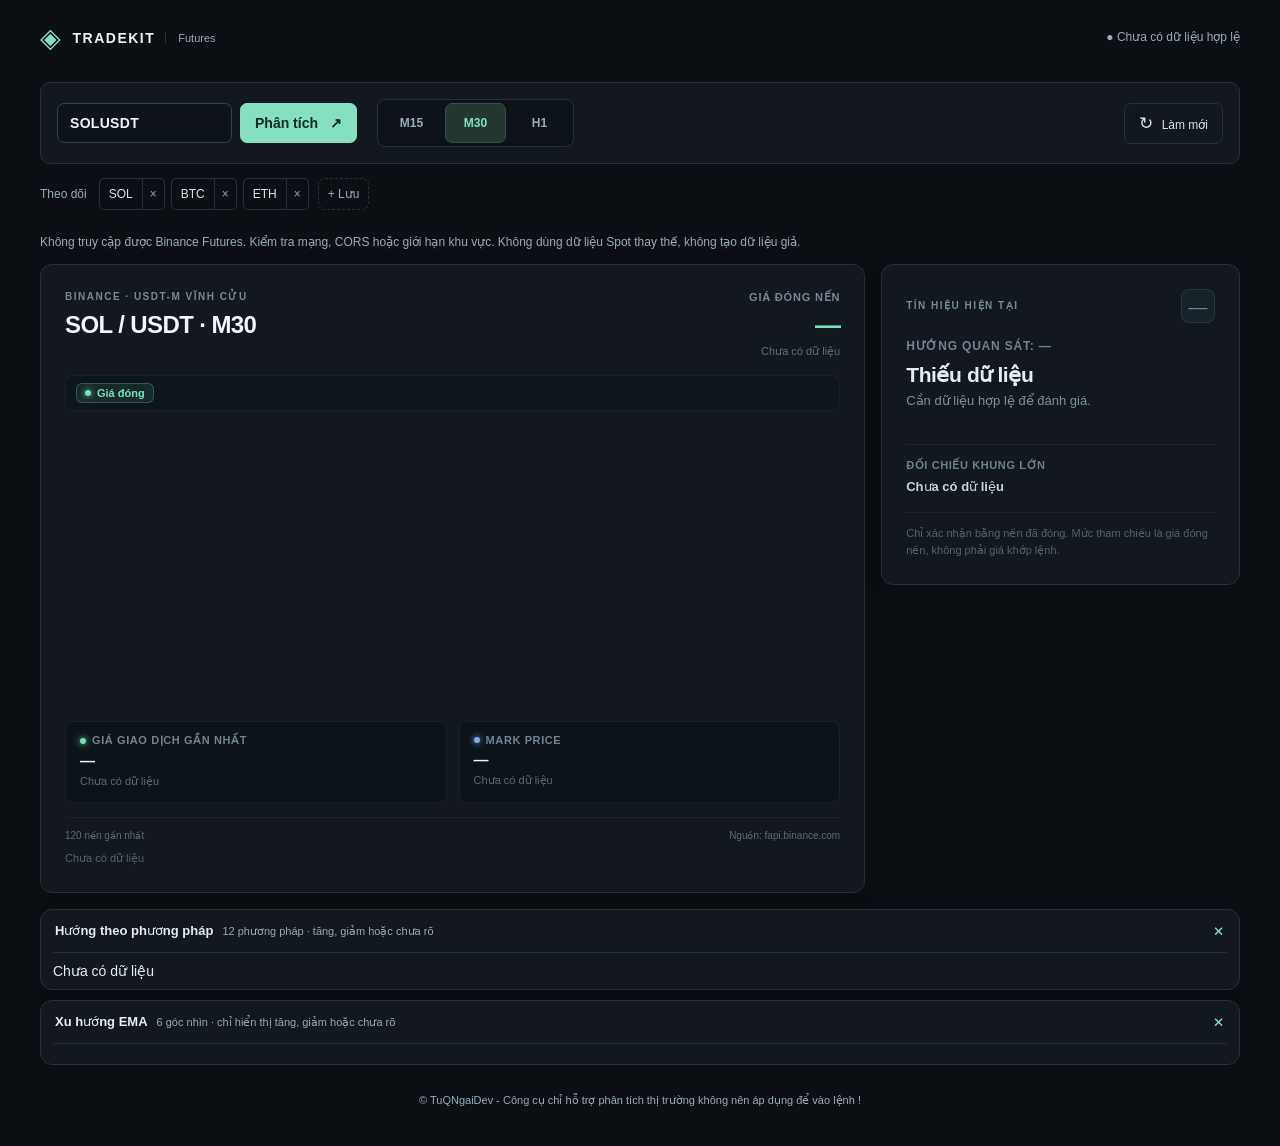
==== index.html @ 460e5c84 "TradeKit" ====
<!doctype html>
<html lang="vi">
<head>
  <meta charset="utf-8">
  <meta name="viewport" content="width=device-width,initial-scale=1">
  <title>TradeKit · Futures EMA20–50–100</title>
  <meta name="description" content="Quan sát Binance USDT-M Futures bằng EMA20–50–100 và nến đã đóng. Điều kiện minh bạch, đối chiếu khung lớn.">
  <link rel="stylesheet" href="src/css/style.css">
</head>
<body>
<header class="appheader">
  <a class="brand" href="#" aria-label="TradeKit, đầu trang"><span class="brandmark" aria-hidden="true">◈</span> TRADEKIT <span class="product">Futures</span></a>
  <span class="connection" id="connection" role="status">● Chờ kết nối</span>
</header>
<main>
  <section class="toolbar" aria-label="Chọn hợp đồng và khung thời gian">
    <form id="search">
      <label class="sr-only" for="symbol">Hợp đồng vĩnh cửu USDT</label>
      <div class="searchrow"><input id="symbol" value="SOLUSDT" maxlength="30" autocomplete="off" autocapitalize="characters" spellcheck="false"><button class="primary" aria-label="Phân tích hợp đồng">Phân tích <span aria-hidden="true">↗</span></button></div>
    </form>
    <div class="tabs" id="frames" role="group" aria-label="Khung quan sát">
      <button data-frame="15m" aria-pressed="false">M15</button>
      <button data-frame="30m" class="active" aria-pressed="true">M30</button>
      <button data-frame="1h" aria-pressed="false">H1</button>
    </div>
    <button id="refresh" class="refresh" aria-label="Làm mới dữ liệu"><span aria-hidden="true">↻</span> Làm mới</button>
  </section>
  <div class="watch"><span class="watch-label">Theo dõi</span><div id="watchlist"></div><button id="save">+ Lưu</button></div>
  <div id="message" role="status" class="message">Đang chuẩn bị dữ liệu…</div>

  <section class="workspace" aria-label="Biểu đồ và tín hiệu">
    <article class="panel chartpanel">
      <div class="panelhead">
        <div><p class="eyebrow">BINANCE · USDT-M VĨNH CỬU</p><h1 id="pair">SOL / USDT · M30</h1></div>
        <div class="price"><span>Giá đóng nến</span><strong id="price">—</strong><small id="closed-time">Chưa có dữ liệu</small></div>
      </div>
      <div class="chartkey" aria-label="Chú thích chỉ báo"><span class="close-key"><i class="key-dot" aria-hidden="true"></i> Giá đóng</span><div id="ema-values" class="ema-values" aria-label="Giá trị EMA"></div></div>
      <svg id="chart" viewBox="0 0 900 330" role="img" aria-label="120 nến giao dịch đã đóng và EMA20, EMA50, EMA100"></svg>
      <div class="quotes">
        <div class="quote-card"><span><i class="live-dot" aria-hidden="true"></i> Giá giao dịch gần nhất</span><strong id="last-price">—</strong><small id="last-time">Chưa tải</small></div>
        <div class="quote-card"><span><i class="mark-dot" aria-hidden="true"></i> Mark Price</span><strong id="mark-price">—</strong><small id="mark-time">Chưa tải</small></div>
      </div>
      <div class="chartfoot"><span id="range">120 nến gần nhất</span><span>Nguồn: fapi.binance.com</span></div>
      <p id="updated" class="fine update-line">Chưa cập nhật</p>
    </article>

    <article class="panel verdict" aria-live="polite">
      <div class="verdict-top"><p class="eyebrow">TÍN HIỆU HIỆN TẠI</p><span class="signalicon" id="signalicon" aria-hidden="true">—</span></div>
      <p id="direction" class="direction">Hướng quan sát: —</p>
      <h2 id="verdict">Chờ dữ liệu</h2>
      <p id="explanation" class="muted">Kết luận xuất hiện khi có dữ liệu hợp lệ.</p>
      <section id="indicator-balance" class="indicator-balance" aria-label="Phân bổ hướng của 12 phương pháp và 6 góc nhìn EMA" hidden>
        <div class="balance-head"><div><strong>Phân bổ xu hướng</strong><small>12 phương pháp + 6 EMA</small></div><span class="balance-total">18 tổng</span></div>
        <div class="balance-values">
          <div class="balance-side long-side"><span><i class="balance-dot long-dot"></i>Long</span><strong id="long-percent">0%</strong><small id="long-count">0 trên 18</small></div>
          <div class="balance-side short-side"><span><i class="balance-dot short-dot"></i>Short</span><strong id="short-percent">0%</strong><small id="short-count">0 trên 18</small></div>
        </div>
        <div class="balance-bar" aria-hidden="true"><span id="long-bar"></span><span id="neutral-bar"></span><span id="short-bar"></span></div>
        <div class="balance-foot"><span id="neutral-count">Chưa rõ · 18/18</span><small>Không phải xác suất thắng</small></div>
      </section>
      <div id="reference" class="reference" hidden></div>
      <div class="comparison-brief"><span class="fieldlabel">Đối chiếu khung lớn</span><p id="comparison">Chưa có dữ liệu</p></div>
      <p class="fine verdict-note">Chỉ xác nhận bằng nến đã đóng. Mức tham chiếu là giá đóng nến, không phải giá khớp lệnh.</p>
    </article>
  </section>

  <section class="disclosures" aria-label="Chi tiết phân tích">
    <details class="panel disclosure methods-panel" id="methods-panel" open>
      <summary><span>Hướng theo phương pháp<small>12 phương pháp · tăng, giảm hoặc chưa rõ</small></span><span class="disclosure-icon" aria-hidden="true">+</span></summary>
      <div id="methods" class="methods-grid">Chưa có dữ liệu</div>
    </details>
    <details class="panel disclosure conditions-panel" id="conditions-panel" open>
      <summary><span>Xu hướng EMA<small>6 góc nhìn · chỉ hiển thị tăng, giảm hoặc chưa rõ</small></span><span class="disclosure-icon" aria-hidden="true">+</span></summary>
      <div id="conditions" class="conditiongrid"></div>
    </details>
  </section>
  <footer><span>© TuQNgaiDev - Công cụ chỉ hỗ trợ phân tích thị trường không nên áp dụng để vào lệnh !</span></footer>
</main>
<script src="src/js/core.js"></script><script src="src/js/methods.js"></script><script src="src/js/api.js"></script><script src="src/js/app.js"></script>
</body>
</html>
---- src/css/style.css ----
:root{
  font-family:Inter,-apple-system,BlinkMacSystemFont,"Segoe UI",Arial,sans-serif;
  font-size:14px;color:#e6edf2;background:#0c1014;color-scheme:dark;
  --surface:#12181e;--border:#263039;--muted:#9aaab8;--accent:#86dfc0;
}
*{box-sizing:border-box}body{margin:0}button,input{font:inherit}button,a,summary{-webkit-tap-highlight-color:transparent}
button{min-height:40px;padding:9px 14px;border:1px solid var(--border);border-radius:7px;background:#192229;color:#d9e3ea;cursor:pointer;white-space:nowrap}
button:hover{border-color:#678a80;background:#202d34}button:focus-visible,input:focus-visible,summary:focus-visible,a:focus-visible{outline:2px solid var(--accent);outline-offset:4px}
.appheader{max-width:1260px;margin:auto;min-height:76px;padding:0 30px;display:flex;align-items:center;justify-content:space-between;gap:20px}
.brand{display:flex;align-items:center;gap:10px;text-decoration:none;font-size:14px;font-weight:750;letter-spacing:1.5px;color:#edf4f5;white-space:nowrap}
.brandmark{color:var(--accent);font-size:27px;font-weight:400;line-height:1}.product{font-size:11px;font-weight:400;letter-spacing:0;color:var(--muted);padding-left:12px;border-left:1px solid var(--border)}
.connection{font-size:11px;color:var(--muted);text-align:right;line-height:1.6}
main{max-width:1260px;margin:auto;padding:6px 30px 0}.toolbar{display:flex;align-items:center;gap:20px;padding:16px;background:var(--surface);border:1px solid var(--border);border-radius:10px}
form,.searchrow{min-width:0}.searchrow{display:flex;gap:8px}.searchrow input{width:175px;min-width:0;background:#0e1419;border:1px solid #34424d;border-radius:7px;padding:10px 12px;color:#eff5f6;font-weight:600;text-transform:uppercase;letter-spacing:.3px}
.primary{background:var(--accent);border-color:var(--accent);color:#102a23;font-weight:650}.primary:hover{background:#a5ecd5;border-color:#a5ecd5}.primary span{margin-left:8px}
.tabs{display:flex;padding:3px;gap:3px;border:1px solid var(--border);border-radius:8px;background:#0d1318}.tabs button{min-width:61px;background:transparent;border-color:transparent;color:var(--muted);font-size:12px;font-weight:600}.tabs .active{color:var(--accent);background:#243730;border-color:#355046}.refresh{margin-left:auto;font-size:12px;background:transparent}.refresh>span{font-size:17px;margin-right:5px}
.watch{display:flex;align-items:center;gap:9px;margin:14px 0 10px;min-height:32px}.watch-label{color:var(--muted);font-size:11px;margin-right:3px}.watch>div{display:flex;flex-wrap:wrap;gap:6px}.watchitem{display:inline-flex}.watch button{font-size:11px;min-height:32px;padding:5px 9px;background:transparent}.watchitem button{border-radius:5px 0 0 5px}.watchitem .remove{padding:5px 7px;border-left:0;border-radius:0 5px 5px 0;color:#8fa4b0}#save{border-style:dashed;color:var(--muted);flex-shrink:0}
.message{font-size:11px;line-height:1.7;color:var(--muted);padding:12px 0;overflow-wrap:anywhere}.message:empty{display:none}
.workspace{display:grid;grid-template-columns:minmax(0,2.3fr) minmax(320px,1fr);gap:16px;align-items:start}.panel{min-width:0;background:var(--surface);border:1px solid var(--border);border-radius:12px;box-shadow:0 4px 20px rgba(0,0,0,.18)}.chartpanel{padding:24px;overflow:hidden}
.panelhead{display:flex;justify-content:space-between;gap:16px;align-items:flex-start}.eyebrow{font-size:10px;font-weight:600;color:#768896;letter-spacing:1.5px;line-height:1.6;margin:0 0 6px}h1,h2,p{overflow-wrap:anywhere}h1{font-size:24px;line-height:1.2;margin:0;font-weight:700;letter-spacing:-.6px;color:#f1f6fa}h2{margin:0;font-size:21px;line-height:1.35;font-weight:700;letter-spacing:-.4px}
.price{text-align:right}.price>span,.price small{display:block;color:#768896;font-size:10px;line-height:1.6}.price>span{text-transform:uppercase;letter-spacing:.8px;font-weight:600}.price strong{display:block;margin:3px 0 2px;font-size:26px;font-weight:750;line-height:1.2;font-variant-numeric:tabular-nums;letter-spacing:-.8px;color:#77e2b8;text-shadow:0 0 24px rgba(119,226,184,.18)}.price small{color:#5c6e7c;font-variant-numeric:tabular-nums}
.chartkey{display:flex;align-items:center;flex-wrap:wrap;gap:8px;margin-top:14px;margin-bottom:4px;padding:7px 10px;background:rgba(14,21,26,.7);border:1px solid rgba(255,255,255,.05);border-radius:8px;font-size:11px}.close-key{display:inline-flex;align-items:center;gap:6px;padding:3px 8px;border-radius:6px;background:rgba(119,226,184,.1);border:1px solid rgba(119,226,184,.25);color:#77e2b8;font-weight:600;font-size:11px}.key-dot{width:6px;height:6px;border-radius:50%;background:#77e2b8;box-shadow:0 0 6px #77e2b8}.ema-values{display:flex;align-items:center;flex-wrap:wrap;gap:8px;font-size:11px;font-variant-numeric:tabular-nums}.ema-values span{display:inline-flex;align-items:center;gap:6px;padding:3px 8px;border-radius:6px;font-size:11px;font-weight:550}.gold{color:#e0bb70;background:rgba(224,187,112,.1);border:1px solid rgba(224,187,112,.25)}.blue{color:#7da9ec;background:rgba(125,169,236,.1);border:1px solid rgba(125,169,236,.25)}.purple{color:#b79beb;background:rgba(183,155,235,.1);border:1px solid rgba(183,155,235,.25)}
svg{display:block;width:100%;height:auto;margin:10px 0 16px;border-radius:8px}.quotes{display:grid;grid-template-columns:1fr 1fr;border:0;padding:0;gap:12px;margin-top:10px}.quote-card{background:#0d1419;border:1px solid rgba(255,255,255,.05);border-radius:8px;padding:12px 14px;display:flex;flex-direction:column;gap:3px}.quote-card span{display:flex;align-items:center;gap:6px;font-size:10px;color:#728492;text-transform:uppercase;letter-spacing:.6px;font-weight:600}.live-dot{width:6px;height:6px;border-radius:50%;background:#77e2b8;box-shadow:0 0 6px #77e2b8}.mark-dot{width:6px;height:6px;border-radius:50%;background:#7da9ec;box-shadow:0 0 6px #7da9ec}.quote-card strong{display:block;font-size:15px;font-weight:650;color:#eef4f8;margin:2px 0 1px;letter-spacing:-.3px;font-variant-numeric:tabular-nums}.quote-card small{display:block;font-size:10px;color:#586976;line-height:1.5;font-variant-numeric:tabular-nums}
.chartfoot{display:flex;justify-content:space-between;align-items:center;flex-wrap:wrap;gap:8px;font-size:10px;color:#5c6d7b;margin-top:14px;padding-top:10px;border-top:1px solid rgba(255,255,255,.04);line-height:1.6}.fine{font-size:10px;line-height:1.8;color:var(--muted)}.update-line{font-size:10px;color:#52626f;margin:5px 0 0}
.verdict{display:flex;flex-direction:column;padding:24px;border-radius:12px;background:var(--surface);border:1px solid var(--border);box-shadow:0 4px 20px rgba(0,0,0,.18)}.verdict-top{display:flex;align-items:center;justify-content:space-between;gap:14px;margin-bottom:16px}.verdict-top .eyebrow{margin:0}.signalicon{display:grid;place-items:center;width:34px;height:34px;border-radius:8px;background:#182229;border:1px solid rgba(255,255,255,.08);color:#728492;font-size:19px;line-height:1;transition:all .2s ease}.signalicon.bull{background:rgba(119,226,184,.15);border-color:rgba(119,226,184,.4);color:#77e2b8;box-shadow:0 0 14px rgba(119,226,184,.25)}.signalicon.bear{background:rgba(240,156,156,.15);border-color:rgba(240,156,156,.4);color:#f09c9c;box-shadow:0 0 14px rgba(240,156,156,.25)}.direction{font-size:11px;font-weight:600;text-transform:uppercase;letter-spacing:.8px;color:#728492;margin:0 0 8px}.direction.bull{color:#77e2b8}.direction.bear{color:#f09c9c}.muted{font-size:12px;line-height:1.7;color:#7f919e;margin:0 0 18px}.bull{color:#77e2b8}.bear{color:#f09c9c}
.reference{padding:12px 14px;margin:0 0 16px;border:1px solid rgba(119,226,184,.3);border-radius:8px;background:rgba(119,226,184,.08);line-height:1.7}.reference[hidden]{display:none}.reference strong{font-size:13px;font-weight:600;color:#77e2b8}.reference p{font-size:11px;margin:5px 0}.reference small{color:#97b8aa;font-size:10px}.comparison-brief{border-top:1px solid rgba(255,255,255,.05);padding-top:14px;margin-top:14px}.fieldlabel{display:block;color:#6e808e;font-size:10px;font-weight:600;text-transform:uppercase;letter-spacing:.6px}.comparison-brief p{font-size:12px;font-weight:550;color:#c4d4e0;line-height:1.6;margin:5px 0 0}.verdict-note{border-top:1px solid rgba(255,255,255,.05);padding-top:12px;margin:14px 0 0;font-size:10px;color:#52626f;line-height:1.6}
.disclosures{margin-top:16px;display:grid;grid-template-columns:1fr 1fr;gap:10px;align-items:start}.disclosure{padding:0 18px}.disclosure>summary{display:flex;align-items:center;justify-content:space-between;gap:12px;padding:16px 0;list-style:none;cursor:pointer;font-size:12px;font-weight:550;line-height:1.7}.disclosure>summary::-webkit-details-marker{display:none}.disclosure summary small{display:block;color:var(--muted);font-size:10px;font-weight:400;margin-top:2px}.disclosure-icon{color:var(--muted);font-size:20px;font-weight:400;line-height:1;flex-shrink:0}.disclosure[open] .disclosure-icon{transform:rotate(45deg);color:var(--accent)}.disclosure[open]>summary{border-bottom:1px solid var(--border);margin-bottom:16px}.rules{grid-column:1/-1}
.conditiongrid{display:grid;gap:15px;margin:0 0 18px}.condition{border-bottom:1px solid var(--border);padding-bottom:14px}.condition:last-child{border:0;padding:0}.condition h3{font-size:12px;margin:5px 0;font-weight:550}.condition p{font-size:11px;color:var(--muted);line-height:1.8;margin:0}.status{font-size:10px;color:var(--muted)}.status.bull{color:var(--accent)}
.multi{display:grid;grid-template-columns:1fr 1fr;gap:9px;margin-bottom:13px}.multicard{padding:12px;background:#192229;border-radius:6px;min-width:0;font-size:11px}.multicard strong{font-weight:550;font-size:11px}.multicard span{display:block;margin-top:7px}.multicard small{display:block;color:var(--muted);font-size:10px;line-height:1.7;margin-top:5px}.supplement{color:var(--muted);font-size:12px;line-height:1.8}.supplement p{margin:0 0 12px}.historyrow{padding:10px 0;border-bottom:1px solid var(--border);display:flex;flex-direction:column;gap:4px;font-size:11px;line-height:1.8}.historyrow:last-child{border:0}.historyrow>span+span{font-size:10px;color:var(--muted)}#history{max-height:320px;overflow:auto;font-size:11px;color:var(--muted);line-height:1.8;overscroll-behavior:contain}.rules-content{color:var(--muted);font-size:12px;line-height:1.9}.rules-content p{margin:0 0 16px}
footer{display:flex;justify-content:center;text-align:center;gap:12px;padding:26px 0 36px;font-size:11px;color:var(--muted);line-height:1.7}.sr-only{position:absolute;width:1px;height:1px;padding:0;margin:-1px;overflow:hidden;clip:rect(0,0,0,0);white-space:nowrap;border:0}
@media(max-width:950px){.appheader{padding-inline:22px}main{padding-inline:22px}.toolbar{gap:12px}.workspace{grid-template-columns:minmax(0,1.6fr) minmax(260px,1fr)}.chartpanel,.verdict{padding:18px}.panelhead{flex-direction:column;gap:16px}.price{text-align:left}.price strong{font-size:26px}.verdict-top{margin-bottom:18px}}
@media(max-width:650px){.appheader{min-height:62px;padding:0 16px;gap:12px}.brand{font-size:12px;letter-spacing:1px;gap:7px}.brandmark{font-size:24px}.product{display:none}.connection{font-size:10px;max-width:48%}main{padding:0 12px}.toolbar{flex-wrap:wrap;gap:12px;padding:12px}.toolbar form{width:100%}.searchrow input{flex:1;width:0}.primary{padding-inline:16px}.tabs{flex:1}.tabs button{flex:1;min-width:45px;min-height:38px}.refresh{min-height:44px;padding:9px 12px}.watch{flex-wrap:wrap;gap:7px;margin-top:11px}.watch-label{font-size:10px}.watch>div{gap:5px}.watch button{min-height:34px}.message{font-size:10px;padding:10px 2px;min-height:36px}.workspace{display:flex;flex-direction:column;gap:12px}.verdict{order:-1;padding:16px}.verdict-top{margin-bottom:6px}.direction{margin:0 0 6px;font-size:11px}.verdict h2{font-size:21px;line-height:1.35}.signalicon{width:26px;height:26px;font-size:20px}.muted{font-size:12px;margin:8px 0 12px;line-height:1.7}.comparison-brief{padding-top:10px;margin-top:0}.comparison-brief p{font-size:11px;margin:3px 0 0}.verdict-note{margin-top:10px;padding-top:10px;font-size:9px}.reference{margin-bottom:12px}.chartpanel{padding:16px}.panelhead{flex-direction:row;gap:12px;align-items:start}h1{font-size:18px}.panelhead .eyebrow{font-size:8px;letter-spacing:.8px}.price{text-align:right;max-width:52%}.price>span{font-size:9px}.price strong{font-size:20px;letter-spacing:-.6px}.price small{font-size:9px;line-height:1.6}.chartkey{margin-top:18px;gap:10px;font-size:10px}.ema-values{gap:9px;font-size:10px}.ema-values span{white-space:nowrap}svg{margin:10px 0 12px}.quotes{gap:10px}.quotes>div+div{padding-left:11px}.quotes strong{font-size:13px}.quotes small,.quotes span{font-size:9px}.chartfoot,.update-line{font-size:9px}.disclosures{grid-template-columns:1fr;gap:9px;margin-top:12px}.disclosure{padding-inline:16px}.disclosure>summary{padding:14px 0;min-height:66px}.rules{grid-column:auto}footer{flex-direction:column;gap:2px;padding:20px 4px;font-size:10px;text-align:center;align-items:center}}
@media(max-width:360px){.panelhead{flex-direction:column;gap:12px}.price{text-align:left;max-width:100%}.price strong{font-size:23px}.toolbar{gap:9px}.refresh{font-size:11px;padding-inline:9px}}
@media(prefers-reduced-motion:reduce){*{scroll-behavior:auto}}
/* Supplemental methods remain in one collapsed section. */
.methods-panel{grid-column:1/-1;padding-inline:12px}.methods-panel>summary{min-height:0;padding:10px 2px}.methods-panel[open]>summary{margin-bottom:0}.methods-panel>summary small{display:inline;margin:0 0 0 9px}.methods-intro{display:flex;justify-content:flex-end;min-height:22px;align-items:center}.methods-intro p{margin:0;font-size:8px;line-height:1.4}.methods-grid{display:grid;grid-template-columns:repeat(6,minmax(0,1fr));gap:5px;margin:0 0 10px}.method-card{border:1px solid var(--border);border-radius:6px;min-width:0;background:#10161b}.method-card[open]{grid-column:1/-1;border-color:#3a5049}.method-card>summary{list-style:none;cursor:pointer}.method-card>summary::-webkit-details-marker{display:none}.method-summary{position:relative;display:grid;grid-template-rows:auto auto;gap:4px;padding:7px 20px 6px 8px;min-height:60px}.method-heading{display:block;min-width:0}.method-heading h3{font-size:9px;font-weight:600;margin:0;line-height:1.25;white-space:nowrap;overflow:hidden;text-overflow:ellipsis}.method-state{display:none}.method-preview{display:flex;justify-content:space-between;gap:5px;align-items:end;font-size:8px;color:var(--muted);min-width:0}.method-preview span{white-space:nowrap;overflow:hidden;text-overflow:ellipsis}.method-preview strong{font-size:11px;line-height:1.15;color:#e6edf2;font-variant-numeric:tabular-nums;text-align:right;overflow-wrap:anywhere}.method-chevron{position:absolute;right:6px;top:50%;translate:0 -50%;color:var(--muted);font-size:13px;transition:transform .16s ease}.method-card[open] .method-chevron{transform:rotate(90deg);color:var(--accent)}.method-card[open] .method-state{display:inline-block;margin-top:5px;font-size:8px;line-height:1.35;border:1px solid var(--border);padding:2px 5px;border-radius:4px;color:var(--muted);white-space:nowrap}.method-card[open] .method-state.bull{color:var(--accent)}.method-card[open] .method-state.bear{color:#f09c9c}.method-detail{border-top:1px solid var(--border);padding:0 15px 15px}.method-metrics{display:grid;gap:8px;font-size:11px;margin:14px 0}.method-metrics>div{display:flex;justify-content:space-between;gap:12px;align-items:start}.method-metrics dt{color:var(--muted)}.method-metrics dd{margin:0;text-align:right;font-variant-numeric:tabular-nums;overflow-wrap:anywhere;max-width:65%}.method-reading,.method-rule,.method-relation{font-size:11px;line-height:1.8;margin:9px 0;color:var(--muted)}.method-relation{color:#d8e7e1;border-left:2px solid #426759;padding-left:9px}.method-rule{border-top:1px solid var(--border);padding-top:10px}.method-detail>a{font-size:10px;line-height:2;color:#99c8e9;text-underline-offset:3px}.method-detail>a:focus-visible{outline:2px solid var(--accent);outline-offset:3px}
@media(max-width:950px){.methods-grid{grid-template-columns:repeat(3,minmax(0,1fr))}}
@media(max-width:650px){.methods-panel{grid-column:auto;padding-inline:10px}.methods-panel>summary{padding:9px 1px}.methods-panel>summary small{display:block;margin:1px 0 0}.methods-intro{min-height:20px}.methods-intro p{font-size:7px}.methods-grid{grid-template-columns:repeat(2,minmax(0,1fr));gap:5px;margin-bottom:9px}.method-summary{min-height:58px;padding:7px 18px 6px 7px}.method-heading h3{font-size:9px}.method-preview strong{font-size:11px}.method-card[open]{grid-column:1/-1}.method-card[open] .method-summary{min-height:64px}.method-metrics>div{flex-wrap:wrap;gap:3px 10px}.method-metrics dd{max-width:100%;margin-left:auto}.disclosure#methods-panel>summary small{max-width:260px}}

/* Readability pass: larger type without restoring oversized cards. */
.connection,.watch-label,.watch button,.message,.direction{font-size:12px}
.eyebrow{font-size:10px}.price>span,.price small,.chartkey,.ema-values,.quotes span,.quotes small,.fieldlabel{font-size:11px}
.quotes strong{font-size:15px}.chartfoot,.update-line{font-size:10px}.fine{font-size:11px}
.muted,.comparison-brief p,.supplement,.rules-content{font-size:13px}
.reference p,.condition p,.multicard,.multicard strong,.historyrow,#history{font-size:12px}
.reference small,.status,.multicard small,.historyrow>span+span,footer{font-size:11px}
.disclosure>summary{font-size:13px}.disclosure summary small{font-size:11px}
.methods-intro p{font-size:9px}.method-heading h3{font-size:10px}.method-preview{font-size:9px}.method-preview strong{font-size:12px}
.method-card[open] .method-state{font-size:9px}.method-metrics,.method-reading,.method-rule,.method-relation{font-size:12px}.method-detail>a{font-size:11px}
.method-heading{display:flex;align-items:flex-start;justify-content:space-between;gap:5px}
.method-heading h3{flex:1;min-width:0}
.method-state,.method-card[open] .method-state{display:inline-flex;align-items:center;flex:0 0 auto;margin:0;border:1px solid var(--border);border-radius:4px;padding:2px 4px;color:var(--muted);font-size:7px;line-height:1.2;white-space:nowrap}
.method-state.bull,.method-card[open] .method-state.bull{color:var(--accent);border-color:#29463d}
.method-state.bear,.method-card[open] .method-state.bear{color:#f09c9c;border-color:#4d3438}
.method-state.miss{color:var(--muted);border-color:var(--border)}
.indicator-balance{margin:0 0 18px;padding:14px;border:1px solid #314049;border-radius:10px;background:linear-gradient(145deg,#111b20,#0d1418);box-shadow:inset 0 1px 0 rgba(255,255,255,.025)}
.indicator-balance[hidden]{display:none}.balance-head{display:flex;justify-content:space-between;align-items:flex-start;gap:10px;margin-bottom:12px}.balance-head>div{display:grid;gap:2px}.balance-head strong{font-size:12px;color:#e7eff1}.balance-head small{color:var(--muted);font-size:9px;font-weight:400}.balance-total{border:1px solid var(--border);border-radius:99px;padding:3px 7px;color:#b6c5cd;font-size:9px;white-space:nowrap}
.balance-values{display:grid;grid-template-columns:1fr 1fr;gap:8px;margin-bottom:11px}.balance-side{position:relative;display:grid;gap:3px;padding:10px;border:1px solid var(--border);border-radius:7px;background:#11181d}.balance-side>span{display:flex;align-items:center;gap:6px;color:var(--muted);font-size:9px;text-transform:uppercase;letter-spacing:.7px}.balance-side>strong{font-size:21px;line-height:1;font-weight:650;font-variant-numeric:tabular-nums}.balance-side>small{font-size:9px;color:var(--muted);font-variant-numeric:tabular-nums}.long-side strong{color:var(--accent)}.short-side strong{color:#ee9a9a}.long-leading .long-side{border-color:#315a4d;background:#12201c}.short-leading .short-side{border-color:#5b393d;background:#201516}.balance-dot{display:inline-block;width:7px;height:7px;border-radius:50%}.long-dot{background:var(--accent)}.short-dot{background:#e88d8d}
.balance-bar{height:9px;display:flex;overflow:hidden;border:1px solid #2e3a42;border-radius:99px;background:#263039}.balance-bar span{display:block;height:100%;transition:width .2s ease}.balance-bar #long-bar{background:var(--accent)}.balance-bar #neutral-bar{background:#53636e}.balance-bar #short-bar{background:#e88d8d}.balance-foot{display:flex;justify-content:space-between;gap:8px;margin-top:8px;color:var(--muted);font-size:9px}.balance-foot small{font-size:8px;color:#758590}
.conditions-panel{grid-column:1/-1}
.conditiongrid{grid-template-columns:repeat(3,minmax(0,1fr));gap:7px;margin-bottom:12px}
.condition{padding:11px;border:1px solid var(--border);border-radius:7px;background:#10161b}
.condition:last-child{border:1px solid var(--border);padding:11px}
.condition-head{display:flex;align-items:flex-start;justify-content:space-between;gap:8px;margin-bottom:7px}
.condition h3{min-width:0;margin:0;font-size:12px;line-height:1.4}
.condition p{font-size:11px;line-height:1.55}
.condition .status{flex:0 0 auto;border:1px solid var(--border);border-radius:4px;padding:2px 5px;font-size:9px;line-height:1.25;white-space:nowrap}
.condition .status.bull{color:var(--accent);border-color:#29463d}
.condition .status.miss{color:var(--muted);border-color:var(--border)}
@media(min-width:951px){
  .disclosures{grid-template-columns:repeat(3,minmax(0,1fr))}
  .methods-panel,.conditions-panel,.rules{grid-column:1/-1}
}
.methods-grid{grid-template-columns:repeat(3,minmax(0,1fr))}
.method-summary{min-height:66px}
.method-heading{display:grid;grid-template-columns:minmax(0,1fr) auto;align-items:start}
.method-heading h3{white-space:normal;overflow:visible;text-overflow:clip}
@media(max-width:650px){
  .connection,.watch-label,.message{font-size:11px}.watch button{font-size:12px}
  .panelhead .eyebrow{font-size:9px}.price>span,.price small,.quotes span,.quotes small,.chartfoot,.update-line{font-size:10px}
  .chartkey,.ema-values{font-size:11px}.quotes strong{font-size:14px}.verdict-note{font-size:10px}
  .comparison-brief p{font-size:12px}.disclosure>summary{font-size:13px}.disclosure summary small{font-size:11px}
  .methods-intro p{font-size:8px}.method-heading h3{font-size:10px}.method-preview{font-size:9px}.method-preview strong{font-size:12px}
  .method-state,.method-card[open] .method-state{font-size:7px;padding:2px 3px}
  .conditions-panel{grid-column:auto}.conditiongrid{grid-template-columns:1fr;gap:6px}
  .condition{padding:10px}.condition:last-child{padding:10px}
  .condition h3{font-size:12px}.condition p{font-size:11px}.condition .status{font-size:9px}
  footer{font-size:10px}
}
@media(max-width:950px) and (min-width:651px){
  .methods-grid{grid-template-columns:repeat(2,minmax(0,1fr))}
  .conditiongrid{grid-template-columns:repeat(2,minmax(0,1fr))}
}
@media(max-width:650px){
  .methods-grid{grid-template-columns:repeat(2,minmax(0,1fr))}
  .method-summary{min-height:82px;grid-template-rows:auto auto}
  .method-heading{grid-template-columns:1fr;row-gap:3px}
  .method-state,.method-card[open] .method-state{justify-self:start}
}

/* Unified visual system for supplemental overview and signal conditions. */
:is(.methods-panel,.conditions-panel){padding-inline:12px}
:is(.methods-panel,.conditions-panel)>summary{min-height:0;padding:10px 2px}
:is(.methods-panel,.conditions-panel)[open]>summary{margin-bottom:0}
:is(.methods-panel,.conditions-panel)>summary small{display:inline;margin:0 0 0 9px}
.conditiongrid{gap:5px;margin:22px 0 10px}
:is(.method-card,.condition){border:1px solid var(--border);border-radius:6px;background:#10161b}
.condition,.condition:last-child{padding:8px 20px 8px 8px}
.condition-head{gap:5px;margin-bottom:6px}
.condition h3{font-size:10px;line-height:1.3;font-weight:600}
.condition p{font-size:10px;line-height:1.55}
.condition .status{padding:2px 4px;font-size:7px;line-height:1.2}
@media(max-width:650px){
  :is(.methods-panel,.conditions-panel){padding-inline:10px}
  :is(.methods-panel,.conditions-panel)>summary{padding:9px 1px}
  :is(.methods-panel,.conditions-panel)>summary small{display:block;margin:1px 0 0}
  .conditiongrid{margin-top:20px;gap:5px}
  .condition,.condition:last-child{padding:8px}
  .condition h3{font-size:10px}.condition p{font-size:10px}.condition .status{font-size:7px;padding:2px 3px}
}
.method-card{min-height:48px;padding:9px 10px;display:grid;align-items:center}
.methods-grid,.conditiongrid{margin:10px 0}
.method-card .method-heading{width:100%}
.method-card .method-state{font-size:8px;padding:3px 6px}
.methods-empty{grid-column:1/-1;margin:0;padding:12px;color:var(--muted);font-size:11px;text-align:center}
.condition,.condition:last-child{min-height:48px;padding:9px 10px;display:grid;align-items:center}
.conditiongrid{grid-template-columns:repeat(3,minmax(0,1fr))}
.condition-head{margin:0;display:grid;grid-template-columns:minmax(0,1fr) auto;align-items:start}
.condition .status{font-size:8px;padding:3px 6px}
.condition .status.bear{color:#f09c9c;border-color:#4d3438}
@media(max-width:650px){
  .method-card{min-height:66px;padding:8px}
  .method-card .method-state{font-size:8px;padding:3px 5px}
  .conditiongrid{grid-template-columns:repeat(2,minmax(0,1fr))}
  .condition,.condition:last-child{min-height:66px;padding:8px}
  .condition-head{grid-template-columns:1fr;row-gap:3px}
  .condition .status{justify-self:start;font-size:8px;padding:3px 5px}
  .indicator-balance{margin-bottom:12px;padding:12px}.balance-head{margin-bottom:10px}.balance-side{padding:9px}.balance-side>strong{font-size:20px}.balance-foot{font-size:8px}
}
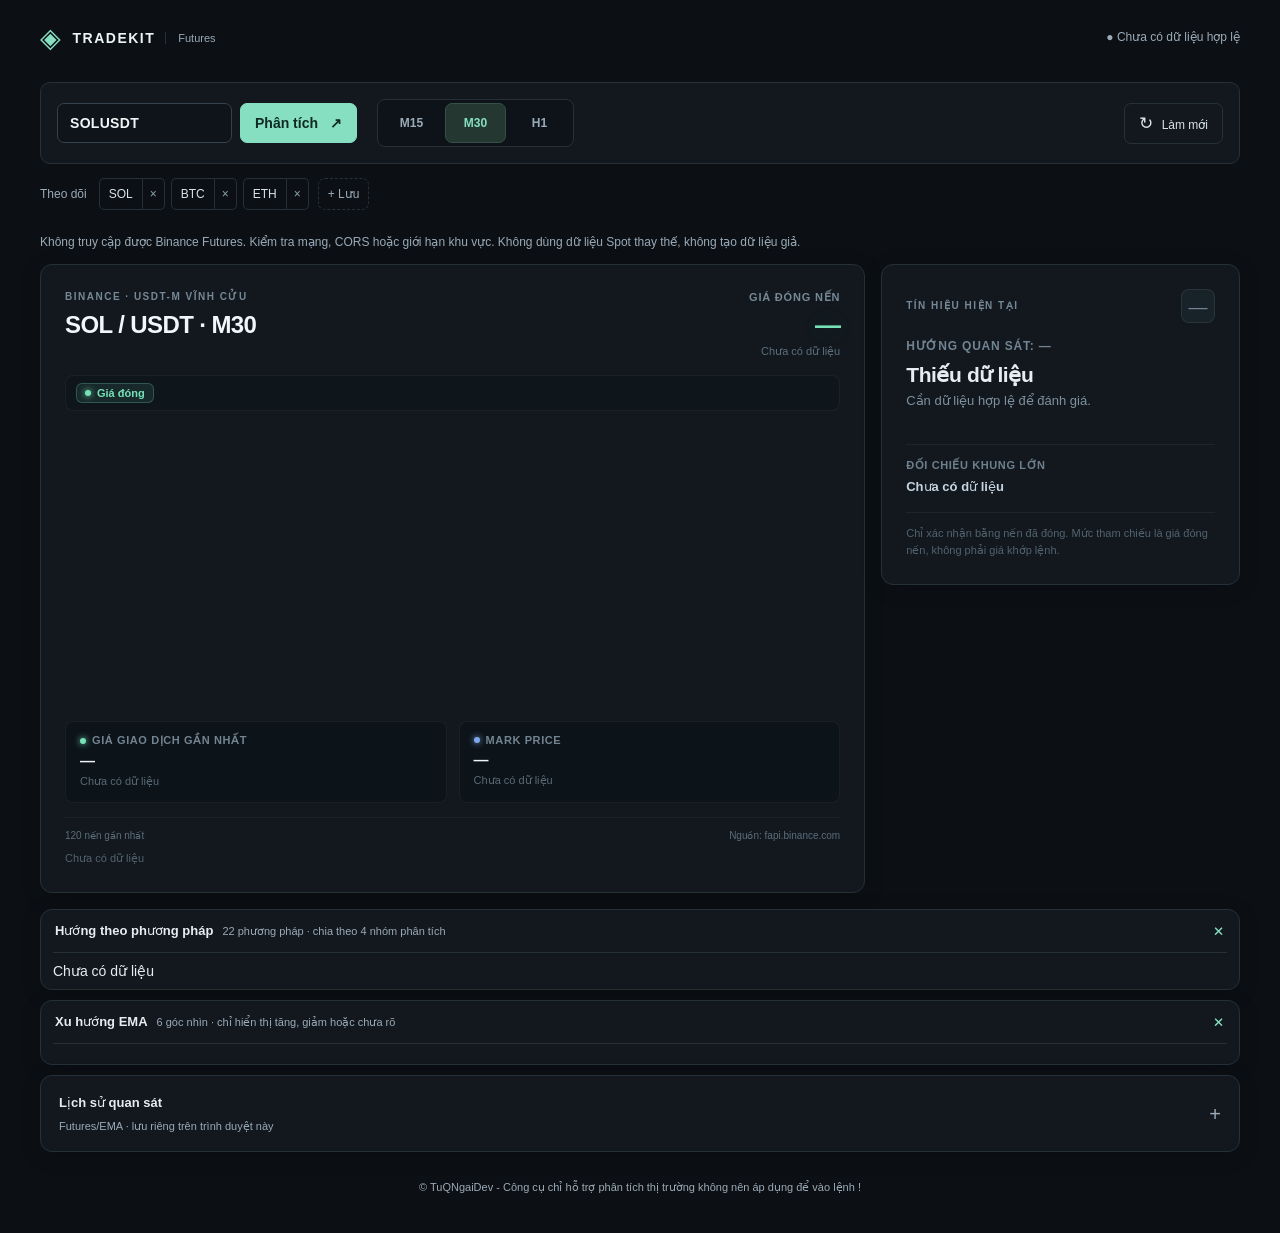
==== commit f62486fa: "Update V1.0" ====
--- a/index.html
+++ b/index.html
@@ -49,14 +49,19 @@
       <p id="direction" class="direction">Hướng quan sát: —</p>
       <h2 id="verdict">Chờ dữ liệu</h2>
       <p id="explanation" class="muted">Kết luận xuất hiện khi có dữ liệu hợp lệ.</p>
-      <section id="indicator-balance" class="indicator-balance" aria-label="Phân bổ hướng của 12 phương pháp và 6 góc nhìn EMA" hidden>
-        <div class="balance-head"><div><strong>Phân bổ xu hướng</strong><small>12 phương pháp + 6 EMA</small></div><span class="balance-total">18 tổng</span></div>
+      <section id="indicator-balance" class="indicator-balance" aria-label="Phân bổ hướng của 22 phương pháp và 6 góc nhìn EMA" hidden>
+        <div class="balance-head"><div><strong>Phân bổ xu hướng</strong><small>22 phương pháp + 6 EMA</small></div><span class="balance-total">28 tổng</span></div>
         <div class="balance-values">
-          <div class="balance-side long-side"><span><i class="balance-dot long-dot"></i>Long</span><strong id="long-percent">0%</strong><small id="long-count">0 trên 18</small></div>
-          <div class="balance-side short-side"><span><i class="balance-dot short-dot"></i>Short</span><strong id="short-percent">0%</strong><small id="short-count">0 trên 18</small></div>
+          <div class="balance-side long-side"><span><i class="balance-dot long-dot"></i>Long</span><strong id="long-percent">0%</strong><small id="long-count">0 trên 28</small></div>
+          <div class="balance-side short-side"><span><i class="balance-dot short-dot"></i>Short</span><strong id="short-percent">0%</strong><small id="short-count">0 trên 28</small></div>
         </div>
         <div class="balance-bar" aria-hidden="true"><span id="long-bar"></span><span id="neutral-bar"></span><span id="short-bar"></span></div>
-        <div class="balance-foot"><span id="neutral-count">Chưa rõ · 18/18</span><small>Không phải xác suất thắng</small></div>
+        <div class="balance-foot"><span id="neutral-count">Chưa rõ · 28/28</span><small>Không phải xác suất thắng</small></div>
+      </section>
+      <section id="timeframe-confluence" class="timeframe-confluence" aria-label="Đồng thuận M15 M30 H1" hidden>
+        <div class="confluence-head"><div><strong>Đồng thuận 3 khung</strong><small>EMA cùng phía đa số phương pháp</small></div><span id="confluence-state" class="status miss">— Chưa rõ</span></div>
+        <div id="confluence-frames" class="confluence-frames"></div>
+        <p class="fine">Bộ lọc bổ trợ, không thay thế xác nhận EMA và không phải xác suất thắng.</p>
       </section>
       <div id="reference" class="reference" hidden></div>
       <div class="comparison-brief"><span class="fieldlabel">Đối chiếu khung lớn</span><p id="comparison">Chưa có dữ liệu</p></div>
@@ -66,12 +71,16 @@
 
   <section class="disclosures" aria-label="Chi tiết phân tích">
     <details class="panel disclosure methods-panel" id="methods-panel" open>
-      <summary><span>Hướng theo phương pháp<small>12 phương pháp · tăng, giảm hoặc chưa rõ</small></span><span class="disclosure-icon" aria-hidden="true">+</span></summary>
-      <div id="methods" class="methods-grid">Chưa có dữ liệu</div>
+      <summary><span>Hướng theo phương pháp<small>22 phương pháp · chia theo 4 nhóm phân tích</small></span><span class="disclosure-icon" aria-hidden="true">+</span></summary>
+      <div id="methods" class="method-groups">Chưa có dữ liệu</div>
     </details>
     <details class="panel disclosure conditions-panel" id="conditions-panel" open>
       <summary><span>Xu hướng EMA<small>6 góc nhìn · chỉ hiển thị tăng, giảm hoặc chưa rõ</small></span><span class="disclosure-icon" aria-hidden="true">+</span></summary>
       <div id="conditions" class="conditiongrid"></div>
+    </details>
+    <details class="panel disclosure history-panel" id="history-panel">
+      <summary><span>Lịch sử quan sát<small>Futures/EMA · lưu riêng trên trình duyệt này</small></span><span class="disclosure-icon" aria-hidden="true">+</span></summary>
+      <div id="history">Chưa có lịch sử Futures/EMA.</div>
     </details>
   </section>
   <footer><span>© TuQNgaiDev - Công cụ chỉ hỗ trợ phân tích thị trường không nên áp dụng để vào lệnh !</span></footer>
--- a/src/css/style.css
+++ b/src/css/style.css
@@ -24,12 +24,12 @@
 .chartfoot{display:flex;justify-content:space-between;align-items:center;flex-wrap:wrap;gap:8px;font-size:10px;color:#5c6d7b;margin-top:14px;padding-top:10px;border-top:1px solid rgba(255,255,255,.04);line-height:1.6}.fine{font-size:10px;line-height:1.8;color:var(--muted)}.update-line{font-size:10px;color:#52626f;margin:5px 0 0}
 .verdict{display:flex;flex-direction:column;padding:24px;border-radius:12px;background:var(--surface);border:1px solid var(--border);box-shadow:0 4px 20px rgba(0,0,0,.18)}.verdict-top{display:flex;align-items:center;justify-content:space-between;gap:14px;margin-bottom:16px}.verdict-top .eyebrow{margin:0}.signalicon{display:grid;place-items:center;width:34px;height:34px;border-radius:8px;background:#182229;border:1px solid rgba(255,255,255,.08);color:#728492;font-size:19px;line-height:1;transition:all .2s ease}.signalicon.bull{background:rgba(119,226,184,.15);border-color:rgba(119,226,184,.4);color:#77e2b8;box-shadow:0 0 14px rgba(119,226,184,.25)}.signalicon.bear{background:rgba(240,156,156,.15);border-color:rgba(240,156,156,.4);color:#f09c9c;box-shadow:0 0 14px rgba(240,156,156,.25)}.direction{font-size:11px;font-weight:600;text-transform:uppercase;letter-spacing:.8px;color:#728492;margin:0 0 8px}.direction.bull{color:#77e2b8}.direction.bear{color:#f09c9c}.muted{font-size:12px;line-height:1.7;color:#7f919e;margin:0 0 18px}.bull{color:#77e2b8}.bear{color:#f09c9c}
 .reference{padding:12px 14px;margin:0 0 16px;border:1px solid rgba(119,226,184,.3);border-radius:8px;background:rgba(119,226,184,.08);line-height:1.7}.reference[hidden]{display:none}.reference strong{font-size:13px;font-weight:600;color:#77e2b8}.reference p{font-size:11px;margin:5px 0}.reference small{color:#97b8aa;font-size:10px}.comparison-brief{border-top:1px solid rgba(255,255,255,.05);padding-top:14px;margin-top:14px}.fieldlabel{display:block;color:#6e808e;font-size:10px;font-weight:600;text-transform:uppercase;letter-spacing:.6px}.comparison-brief p{font-size:12px;font-weight:550;color:#c4d4e0;line-height:1.6;margin:5px 0 0}.verdict-note{border-top:1px solid rgba(255,255,255,.05);padding-top:12px;margin:14px 0 0;font-size:10px;color:#52626f;line-height:1.6}
-.disclosures{margin-top:16px;display:grid;grid-template-columns:1fr 1fr;gap:10px;align-items:start}.disclosure{padding:0 18px}.disclosure>summary{display:flex;align-items:center;justify-content:space-between;gap:12px;padding:16px 0;list-style:none;cursor:pointer;font-size:12px;font-weight:550;line-height:1.7}.disclosure>summary::-webkit-details-marker{display:none}.disclosure summary small{display:block;color:var(--muted);font-size:10px;font-weight:400;margin-top:2px}.disclosure-icon{color:var(--muted);font-size:20px;font-weight:400;line-height:1;flex-shrink:0}.disclosure[open] .disclosure-icon{transform:rotate(45deg);color:var(--accent)}.disclosure[open]>summary{border-bottom:1px solid var(--border);margin-bottom:16px}.rules{grid-column:1/-1}
+.disclosures{margin-top:16px;display:grid;grid-template-columns:1fr 1fr;gap:10px;align-items:start}.disclosure{padding:0 18px}.disclosure>summary{display:flex;align-items:center;justify-content:space-between;gap:12px;padding:16px 0;list-style:none;cursor:pointer;font-size:12px;font-weight:550;line-height:1.7}.disclosure>summary::-webkit-details-marker{display:none}.disclosure summary small{display:block;color:var(--muted);font-size:10px;font-weight:400;margin-top:2px}.disclosure-icon{color:var(--muted);font-size:20px;font-weight:400;line-height:1;flex-shrink:0}.disclosure[open] .disclosure-icon{transform:rotate(45deg);color:var(--accent)}.disclosure[open]>summary{border-bottom:1px solid var(--border);margin-bottom:16px}
 .conditiongrid{display:grid;gap:15px;margin:0 0 18px}.condition{border-bottom:1px solid var(--border);padding-bottom:14px}.condition:last-child{border:0;padding:0}.condition h3{font-size:12px;margin:5px 0;font-weight:550}.condition p{font-size:11px;color:var(--muted);line-height:1.8;margin:0}.status{font-size:10px;color:var(--muted)}.status.bull{color:var(--accent)}
-.multi{display:grid;grid-template-columns:1fr 1fr;gap:9px;margin-bottom:13px}.multicard{padding:12px;background:#192229;border-radius:6px;min-width:0;font-size:11px}.multicard strong{font-weight:550;font-size:11px}.multicard span{display:block;margin-top:7px}.multicard small{display:block;color:var(--muted);font-size:10px;line-height:1.7;margin-top:5px}.supplement{color:var(--muted);font-size:12px;line-height:1.8}.supplement p{margin:0 0 12px}.historyrow{padding:10px 0;border-bottom:1px solid var(--border);display:flex;flex-direction:column;gap:4px;font-size:11px;line-height:1.8}.historyrow:last-child{border:0}.historyrow>span+span{font-size:10px;color:var(--muted)}#history{max-height:320px;overflow:auto;font-size:11px;color:var(--muted);line-height:1.8;overscroll-behavior:contain}.rules-content{color:var(--muted);font-size:12px;line-height:1.9}.rules-content p{margin:0 0 16px}
+.historyrow{padding:10px 0;border-bottom:1px solid var(--border);display:flex;flex-direction:column;gap:4px;font-size:11px;line-height:1.8}.historyrow:last-child{border:0}.historyrow>span+span{font-size:10px;color:var(--muted)}#history{max-height:320px;overflow:auto;font-size:11px;color:var(--muted);line-height:1.8;overscroll-behavior:contain}
 footer{display:flex;justify-content:center;text-align:center;gap:12px;padding:26px 0 36px;font-size:11px;color:var(--muted);line-height:1.7}.sr-only{position:absolute;width:1px;height:1px;padding:0;margin:-1px;overflow:hidden;clip:rect(0,0,0,0);white-space:nowrap;border:0}
 @media(max-width:950px){.appheader{padding-inline:22px}main{padding-inline:22px}.toolbar{gap:12px}.workspace{grid-template-columns:minmax(0,1.6fr) minmax(260px,1fr)}.chartpanel,.verdict{padding:18px}.panelhead{flex-direction:column;gap:16px}.price{text-align:left}.price strong{font-size:26px}.verdict-top{margin-bottom:18px}}
-@media(max-width:650px){.appheader{min-height:62px;padding:0 16px;gap:12px}.brand{font-size:12px;letter-spacing:1px;gap:7px}.brandmark{font-size:24px}.product{display:none}.connection{font-size:10px;max-width:48%}main{padding:0 12px}.toolbar{flex-wrap:wrap;gap:12px;padding:12px}.toolbar form{width:100%}.searchrow input{flex:1;width:0}.primary{padding-inline:16px}.tabs{flex:1}.tabs button{flex:1;min-width:45px;min-height:38px}.refresh{min-height:44px;padding:9px 12px}.watch{flex-wrap:wrap;gap:7px;margin-top:11px}.watch-label{font-size:10px}.watch>div{gap:5px}.watch button{min-height:34px}.message{font-size:10px;padding:10px 2px;min-height:36px}.workspace{display:flex;flex-direction:column;gap:12px}.verdict{order:-1;padding:16px}.verdict-top{margin-bottom:6px}.direction{margin:0 0 6px;font-size:11px}.verdict h2{font-size:21px;line-height:1.35}.signalicon{width:26px;height:26px;font-size:20px}.muted{font-size:12px;margin:8px 0 12px;line-height:1.7}.comparison-brief{padding-top:10px;margin-top:0}.comparison-brief p{font-size:11px;margin:3px 0 0}.verdict-note{margin-top:10px;padding-top:10px;font-size:9px}.reference{margin-bottom:12px}.chartpanel{padding:16px}.panelhead{flex-direction:row;gap:12px;align-items:start}h1{font-size:18px}.panelhead .eyebrow{font-size:8px;letter-spacing:.8px}.price{text-align:right;max-width:52%}.price>span{font-size:9px}.price strong{font-size:20px;letter-spacing:-.6px}.price small{font-size:9px;line-height:1.6}.chartkey{margin-top:18px;gap:10px;font-size:10px}.ema-values{gap:9px;font-size:10px}.ema-values span{white-space:nowrap}svg{margin:10px 0 12px}.quotes{gap:10px}.quotes>div+div{padding-left:11px}.quotes strong{font-size:13px}.quotes small,.quotes span{font-size:9px}.chartfoot,.update-line{font-size:9px}.disclosures{grid-template-columns:1fr;gap:9px;margin-top:12px}.disclosure{padding-inline:16px}.disclosure>summary{padding:14px 0;min-height:66px}.rules{grid-column:auto}footer{flex-direction:column;gap:2px;padding:20px 4px;font-size:10px;text-align:center;align-items:center}}
+@media(max-width:650px){.appheader{min-height:62px;padding:0 16px;gap:12px}.brand{font-size:12px;letter-spacing:1px;gap:7px}.brandmark{font-size:24px}.product{display:none}.connection{font-size:10px;max-width:48%}main{padding:0 12px}.toolbar{flex-wrap:wrap;gap:12px;padding:12px}.toolbar form{width:100%}.searchrow input{flex:1;width:0}.primary{padding-inline:16px}.tabs{flex:1}.tabs button{flex:1;min-width:45px;min-height:38px}.refresh{min-height:44px;padding:9px 12px}.watch{flex-wrap:wrap;gap:7px;margin-top:11px}.watch-label{font-size:10px}.watch>div{gap:5px}.watch button{min-height:34px}.message{font-size:10px;padding:10px 2px;min-height:36px}.workspace{display:flex;flex-direction:column;gap:12px}.verdict{order:-1;padding:16px}.verdict-top{margin-bottom:6px}.direction{margin:0 0 6px;font-size:11px}.verdict h2{font-size:21px;line-height:1.35}.signalicon{width:26px;height:26px;font-size:20px}.muted{font-size:12px;margin:8px 0 12px;line-height:1.7}.comparison-brief{padding-top:10px;margin-top:0}.comparison-brief p{font-size:11px;margin:3px 0 0}.verdict-note{margin-top:10px;padding-top:10px;font-size:9px}.reference{margin-bottom:12px}.chartpanel{padding:16px}.panelhead{flex-direction:row;gap:12px;align-items:start}h1{font-size:18px}.panelhead .eyebrow{font-size:8px;letter-spacing:.8px}.price{text-align:right;max-width:52%}.price>span{font-size:9px}.price strong{font-size:20px;letter-spacing:-.6px}.price small{font-size:9px;line-height:1.6}.chartkey{margin-top:18px;gap:10px;font-size:10px}.ema-values{gap:9px;font-size:10px}.ema-values span{white-space:nowrap}svg{margin:10px 0 12px}.quotes{gap:10px}.quotes>div+div{padding-left:11px}.quotes strong{font-size:13px}.quotes small,.quotes span{font-size:9px}.chartfoot,.update-line{font-size:9px}.disclosures{grid-template-columns:1fr;gap:9px;margin-top:12px}.disclosure{padding-inline:16px}.disclosure>summary{padding:14px 0;min-height:66px}footer{flex-direction:column;gap:2px;padding:20px 4px;font-size:10px;text-align:center;align-items:center}}
 @media(max-width:360px){.panelhead{flex-direction:column;gap:12px}.price{text-align:left;max-width:100%}.price strong{font-size:23px}.toolbar{gap:9px}.refresh{font-size:11px;padding-inline:9px}}
 @media(prefers-reduced-motion:reduce){*{scroll-behavior:auto}}
 /* Supplemental methods remain in one collapsed section. */
@@ -41,9 +41,9 @@
 .connection,.watch-label,.watch button,.message,.direction{font-size:12px}
 .eyebrow{font-size:10px}.price>span,.price small,.chartkey,.ema-values,.quotes span,.quotes small,.fieldlabel{font-size:11px}
 .quotes strong{font-size:15px}.chartfoot,.update-line{font-size:10px}.fine{font-size:11px}
-.muted,.comparison-brief p,.supplement,.rules-content{font-size:13px}
-.reference p,.condition p,.multicard,.multicard strong,.historyrow,#history{font-size:12px}
-.reference small,.status,.multicard small,.historyrow>span+span,footer{font-size:11px}
+.muted,.comparison-brief p{font-size:13px}
+.reference p,.condition p,.historyrow,#history{font-size:12px}
+.reference small,.status,.historyrow>span+span,footer{font-size:11px}
 .disclosure>summary{font-size:13px}.disclosure summary small{font-size:11px}
 .methods-intro p{font-size:9px}.method-heading h3{font-size:10px}.method-preview{font-size:9px}.method-preview strong{font-size:12px}
 .method-card[open] .method-state{font-size:9px}.method-metrics,.method-reading,.method-rule,.method-relation{font-size:12px}.method-detail>a{font-size:11px}
@@ -69,7 +69,7 @@
 .condition .status.miss{color:var(--muted);border-color:var(--border)}
 @media(min-width:951px){
   .disclosures{grid-template-columns:repeat(3,minmax(0,1fr))}
-  .methods-panel,.conditions-panel,.rules{grid-column:1/-1}
+  .methods-panel,.conditions-panel,.history-panel{grid-column:1/-1}
 }
 .methods-grid{grid-template-columns:repeat(3,minmax(0,1fr))}
 .method-summary{min-height:66px}
@@ -137,3 +137,17 @@
   .condition .status{justify-self:start;font-size:8px;padding:3px 5px}
   .indicator-balance{margin-bottom:12px;padding:12px}.balance-head{margin-bottom:10px}.balance-side{padding:9px}.balance-side>strong{font-size:20px}.balance-foot{font-size:8px}
 }
+.method-groups{display:grid;grid-template-columns:repeat(2,minmax(0,1fr));gap:8px;margin:10px 0;align-items:start}
+.method-group{min-width:0;padding:9px;border:1px solid var(--border);border-radius:8px;background:#0e1419}
+.method-group-head{display:flex;align-items:center;justify-content:space-between;gap:8px;margin:0 1px 8px}
+.method-group-head h3{margin:0;font-size:11px;font-weight:650;color:#dce7eb}
+.method-group-head span{font-size:9px;color:var(--muted);white-space:nowrap}
+.method-group .methods-grid{grid-template-columns:1fr;margin:0}
+.timeframe-confluence{margin:0 0 14px;padding:12px;border:1px solid var(--border);border-radius:9px;background:#0e151a}
+.confluence-head{display:flex;align-items:start;justify-content:space-between;gap:8px;margin-bottom:9px}.confluence-head strong{display:block;font-size:11px}.confluence-head small{display:block;margin-top:2px;font-size:9px;color:var(--muted)}
+.confluence-frames{display:grid;grid-template-columns:repeat(3,minmax(0,1fr));gap:5px}.confluence-card{min-width:0;padding:7px;border:1px solid var(--border);border-radius:6px;background:#10171c}.confluence-card.current{border-color:#416458;background:#12201c}.confluence-card>div{display:flex;align-items:center;justify-content:space-between;gap:4px}.confluence-card strong{font-size:10px}.confluence-card .status{font-size:7px;padding:2px 3px}.confluence-card small{display:block;margin-top:5px;color:var(--muted);font-size:8px;line-height:1.45}.timeframe-confluence>.fine{margin:8px 0 0;font-size:8px;line-height:1.5}
+@media(max-width:650px){
+  .method-groups{grid-template-columns:1fr;gap:7px;margin:9px 0}
+  .method-group{padding:8px}.method-group-head h3{font-size:11px}.method-group .methods-grid{grid-template-columns:repeat(2,minmax(0,1fr))}
+  .timeframe-confluence{padding:10px}.confluence-frames{gap:4px}.confluence-card{padding:7px 6px}.confluence-card>div{display:block}.confluence-card .status{display:inline-block;margin-top:3px;font-size:8px}.confluence-card small{font-size:8px}
+}
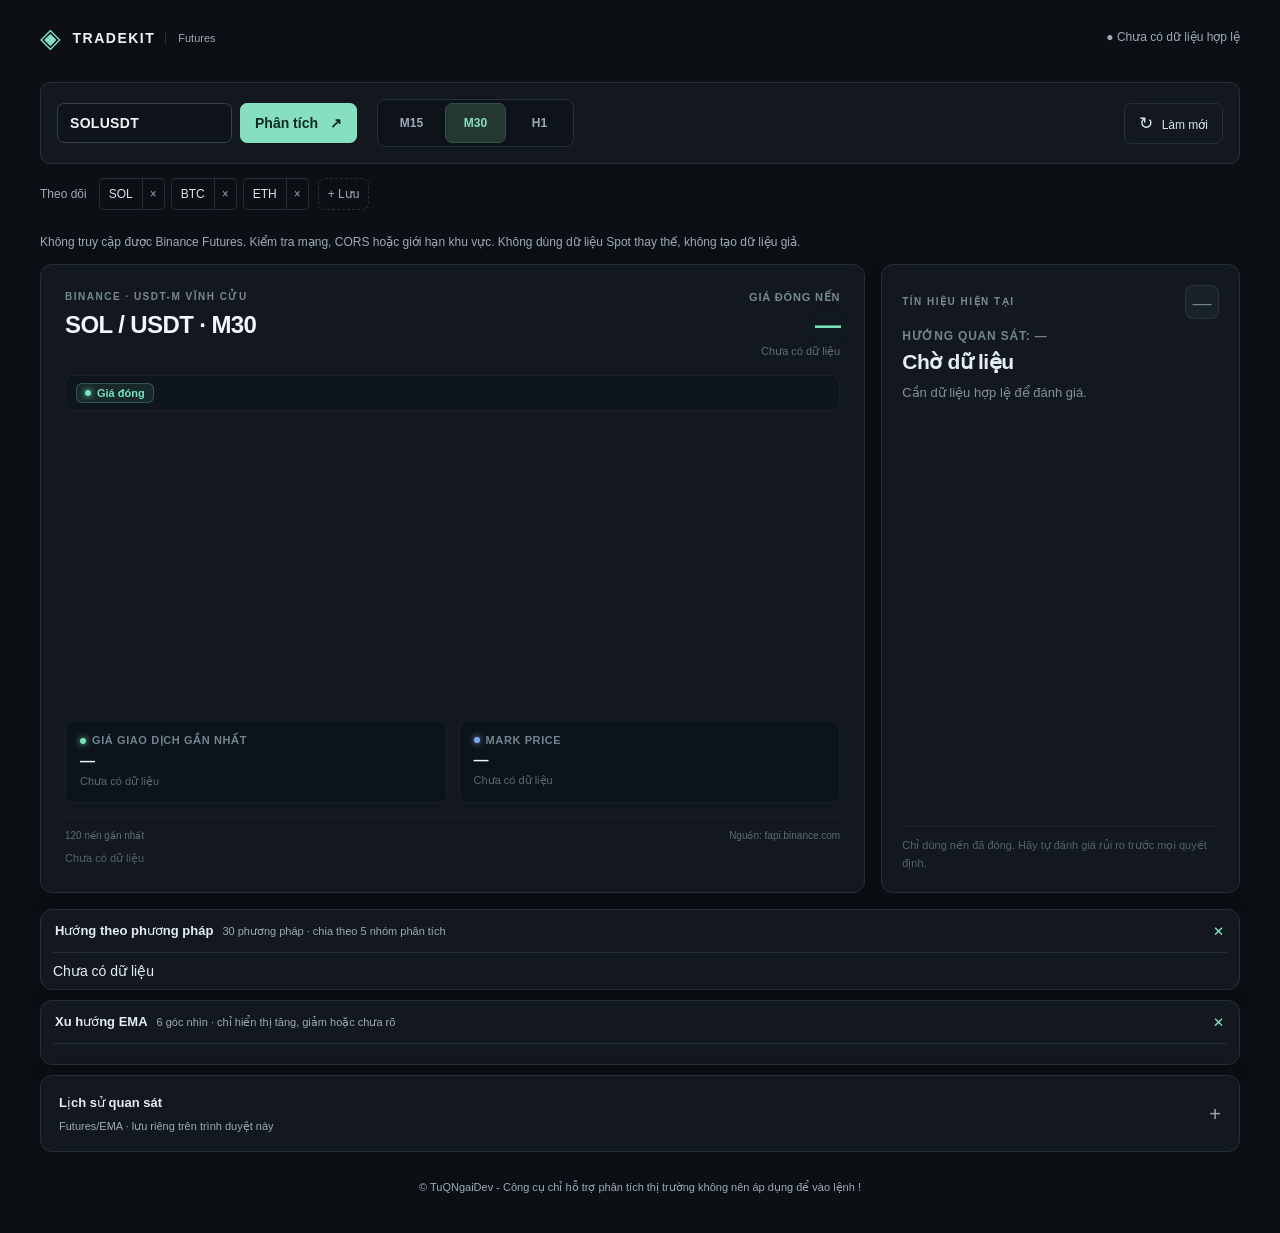
==== commit b29a829c: "Update V1.0" ====
--- a/index.html
+++ b/index.html
@@ -49,29 +49,37 @@
       <p id="direction" class="direction">Hướng quan sát: —</p>
       <h2 id="verdict">Chờ dữ liệu</h2>
       <p id="explanation" class="muted">Kết luận xuất hiện khi có dữ liệu hợp lệ.</p>
-      <section id="indicator-balance" class="indicator-balance" aria-label="Phân bổ hướng của 22 phương pháp và 6 góc nhìn EMA" hidden>
-        <div class="balance-head"><div><strong>Phân bổ xu hướng</strong><small>22 phương pháp + 6 EMA</small></div><span class="balance-total">28 tổng</span></div>
+      <section id="indicator-balance" class="indicator-balance" aria-label="Phân bổ hướng của 30 phương pháp và 6 góc nhìn EMA" hidden>
+        <div class="balance-head"><div><strong>Phân bổ xu hướng</strong><small>30 phương pháp + 6 EMA</small></div><span class="balance-total">36 tổng</span></div>
         <div class="balance-values">
-          <div class="balance-side long-side"><span><i class="balance-dot long-dot"></i>Long</span><strong id="long-percent">0%</strong><small id="long-count">0 trên 28</small></div>
-          <div class="balance-side short-side"><span><i class="balance-dot short-dot"></i>Short</span><strong id="short-percent">0%</strong><small id="short-count">0 trên 28</small></div>
+          <div class="balance-side long-side"><span><i class="balance-dot long-dot"></i>Long</span><strong id="long-percent">0%</strong><small id="long-count">0 trên 36</small></div>
+          <div class="balance-side short-side"><span><i class="balance-dot short-dot"></i>Short</span><strong id="short-percent">0%</strong><small id="short-count">0 trên 36</small></div>
         </div>
         <div class="balance-bar" aria-hidden="true"><span id="long-bar"></span><span id="neutral-bar"></span><span id="short-bar"></span></div>
-        <div class="balance-foot"><span id="neutral-count">Chưa rõ · 28/28</span><small>Không phải xác suất thắng</small></div>
+        <div class="balance-foot"><span id="neutral-count">Chưa rõ · 36/36</span><small>Không phải xác suất thắng</small></div>
       </section>
       <section id="timeframe-confluence" class="timeframe-confluence" aria-label="Đồng thuận M15 M30 H1" hidden>
         <div class="confluence-head"><div><strong>Đồng thuận 3 khung</strong><small>EMA cùng phía đa số phương pháp</small></div><span id="confluence-state" class="status miss">— Chưa rõ</span></div>
         <div id="confluence-frames" class="confluence-frames"></div>
         <p class="fine">Bộ lọc bổ trợ, không thay thế xác nhận EMA và không phải xác suất thắng.</p>
       </section>
-      <div id="reference" class="reference" hidden></div>
-      <div class="comparison-brief"><span class="fieldlabel">Đối chiếu khung lớn</span><p id="comparison">Chưa có dữ liệu</p></div>
-      <p class="fine verdict-note">Chỉ xác nhận bằng nến đã đóng. Mức tham chiếu là giá đóng nến, không phải giá khớp lệnh.</p>
+      <section id="trade-plan" class="trade-plan" aria-label="Kịch bản giá tham khảo" hidden>
+        <div class="plan-head"><div><strong>Kịch bản giá tham khảo</strong><small id="plan-side">Theo hướng EMA hiện tại</small></div><span class="plan-badge">ATR14</span></div>
+        <div class="plan-levels">
+          <div><span>Mốc giá đóng</span><strong id="plan-entry">—</strong></div>
+          <div class="risk-level"><span>Mức vô hiệu</span><strong id="plan-stop">—</strong></div>
+          <div><span>TP1 · 1,3R</span><strong id="plan-tp1">—</strong></div>
+          <div><span>TP2 · 2,2R</span><strong id="plan-tp2">—</strong></div>
+        </div>
+        <p class="fine">Mức kỹ thuật tính từ giá đóng, EMA50 và ATR; không phải lệnh, giá khớp hay cam kết lợi nhuận.</p>
+      </section>
+      <p class="fine verdict-note">Chỉ dùng nến đã đóng. Hãy tự đánh giá rủi ro trước mọi quyết định.</p>
     </article>
   </section>
 
   <section class="disclosures" aria-label="Chi tiết phân tích">
     <details class="panel disclosure methods-panel" id="methods-panel" open>
-      <summary><span>Hướng theo phương pháp<small>22 phương pháp · chia theo 4 nhóm phân tích</small></span><span class="disclosure-icon" aria-hidden="true">+</span></summary>
+      <summary><span>Hướng theo phương pháp<small>30 phương pháp · chia theo 5 nhóm phân tích</small></span><span class="disclosure-icon" aria-hidden="true">+</span></summary>
       <div id="methods" class="method-groups">Chưa có dữ liệu</div>
     </details>
     <details class="panel disclosure conditions-panel" id="conditions-panel" open>
--- a/src/css/style.css
+++ b/src/css/style.css
@@ -23,13 +23,13 @@
 svg{display:block;width:100%;height:auto;margin:10px 0 16px;border-radius:8px}.quotes{display:grid;grid-template-columns:1fr 1fr;border:0;padding:0;gap:12px;margin-top:10px}.quote-card{background:#0d1419;border:1px solid rgba(255,255,255,.05);border-radius:8px;padding:12px 14px;display:flex;flex-direction:column;gap:3px}.quote-card span{display:flex;align-items:center;gap:6px;font-size:10px;color:#728492;text-transform:uppercase;letter-spacing:.6px;font-weight:600}.live-dot{width:6px;height:6px;border-radius:50%;background:#77e2b8;box-shadow:0 0 6px #77e2b8}.mark-dot{width:6px;height:6px;border-radius:50%;background:#7da9ec;box-shadow:0 0 6px #7da9ec}.quote-card strong{display:block;font-size:15px;font-weight:650;color:#eef4f8;margin:2px 0 1px;letter-spacing:-.3px;font-variant-numeric:tabular-nums}.quote-card small{display:block;font-size:10px;color:#586976;line-height:1.5;font-variant-numeric:tabular-nums}
 .chartfoot{display:flex;justify-content:space-between;align-items:center;flex-wrap:wrap;gap:8px;font-size:10px;color:#5c6d7b;margin-top:14px;padding-top:10px;border-top:1px solid rgba(255,255,255,.04);line-height:1.6}.fine{font-size:10px;line-height:1.8;color:var(--muted)}.update-line{font-size:10px;color:#52626f;margin:5px 0 0}
 .verdict{display:flex;flex-direction:column;padding:24px;border-radius:12px;background:var(--surface);border:1px solid var(--border);box-shadow:0 4px 20px rgba(0,0,0,.18)}.verdict-top{display:flex;align-items:center;justify-content:space-between;gap:14px;margin-bottom:16px}.verdict-top .eyebrow{margin:0}.signalicon{display:grid;place-items:center;width:34px;height:34px;border-radius:8px;background:#182229;border:1px solid rgba(255,255,255,.08);color:#728492;font-size:19px;line-height:1;transition:all .2s ease}.signalicon.bull{background:rgba(119,226,184,.15);border-color:rgba(119,226,184,.4);color:#77e2b8;box-shadow:0 0 14px rgba(119,226,184,.25)}.signalicon.bear{background:rgba(240,156,156,.15);border-color:rgba(240,156,156,.4);color:#f09c9c;box-shadow:0 0 14px rgba(240,156,156,.25)}.direction{font-size:11px;font-weight:600;text-transform:uppercase;letter-spacing:.8px;color:#728492;margin:0 0 8px}.direction.bull{color:#77e2b8}.direction.bear{color:#f09c9c}.muted{font-size:12px;line-height:1.7;color:#7f919e;margin:0 0 18px}.bull{color:#77e2b8}.bear{color:#f09c9c}
-.reference{padding:12px 14px;margin:0 0 16px;border:1px solid rgba(119,226,184,.3);border-radius:8px;background:rgba(119,226,184,.08);line-height:1.7}.reference[hidden]{display:none}.reference strong{font-size:13px;font-weight:600;color:#77e2b8}.reference p{font-size:11px;margin:5px 0}.reference small{color:#97b8aa;font-size:10px}.comparison-brief{border-top:1px solid rgba(255,255,255,.05);padding-top:14px;margin-top:14px}.fieldlabel{display:block;color:#6e808e;font-size:10px;font-weight:600;text-transform:uppercase;letter-spacing:.6px}.comparison-brief p{font-size:12px;font-weight:550;color:#c4d4e0;line-height:1.6;margin:5px 0 0}.verdict-note{border-top:1px solid rgba(255,255,255,.05);padding-top:12px;margin:14px 0 0;font-size:10px;color:#52626f;line-height:1.6}
+.trade-plan{padding:13px;margin:0 0 14px;border:1px solid #31414a;border-radius:9px;background:#0e151a}.trade-plan[hidden]{display:none}.plan-head{display:flex;align-items:start;justify-content:space-between;gap:8px;margin-bottom:10px}.plan-head strong{display:block;font-size:12px}.plan-head small{display:block;margin-top:3px;color:var(--muted);font-size:9px}.plan-badge{padding:3px 6px;border:1px solid #3b4c56;border-radius:999px;color:#9fb1bd;font-size:8px}.plan-levels{display:grid;grid-template-columns:repeat(2,minmax(0,1fr));gap:6px}.plan-levels>div{padding:9px;border:1px solid var(--border);border-radius:6px;background:#11191e}.plan-levels span{display:block;color:var(--muted);font-size:8px}.plan-levels strong{display:block;margin-top:4px;font-size:14px;font-variant-numeric:tabular-nums}.plan-levels .risk-level strong{color:#f09c9c}.trade-plan>.fine{margin:9px 0 0;font-size:8px;line-height:1.55}.verdict-note{border-top:1px solid rgba(255,255,255,.05);padding-top:12px;margin:14px 0 0;font-size:10px;color:#52626f;line-height:1.6}
 .disclosures{margin-top:16px;display:grid;grid-template-columns:1fr 1fr;gap:10px;align-items:start}.disclosure{padding:0 18px}.disclosure>summary{display:flex;align-items:center;justify-content:space-between;gap:12px;padding:16px 0;list-style:none;cursor:pointer;font-size:12px;font-weight:550;line-height:1.7}.disclosure>summary::-webkit-details-marker{display:none}.disclosure summary small{display:block;color:var(--muted);font-size:10px;font-weight:400;margin-top:2px}.disclosure-icon{color:var(--muted);font-size:20px;font-weight:400;line-height:1;flex-shrink:0}.disclosure[open] .disclosure-icon{transform:rotate(45deg);color:var(--accent)}.disclosure[open]>summary{border-bottom:1px solid var(--border);margin-bottom:16px}
 .conditiongrid{display:grid;gap:15px;margin:0 0 18px}.condition{border-bottom:1px solid var(--border);padding-bottom:14px}.condition:last-child{border:0;padding:0}.condition h3{font-size:12px;margin:5px 0;font-weight:550}.condition p{font-size:11px;color:var(--muted);line-height:1.8;margin:0}.status{font-size:10px;color:var(--muted)}.status.bull{color:var(--accent)}
 .historyrow{padding:10px 0;border-bottom:1px solid var(--border);display:flex;flex-direction:column;gap:4px;font-size:11px;line-height:1.8}.historyrow:last-child{border:0}.historyrow>span+span{font-size:10px;color:var(--muted)}#history{max-height:320px;overflow:auto;font-size:11px;color:var(--muted);line-height:1.8;overscroll-behavior:contain}
 footer{display:flex;justify-content:center;text-align:center;gap:12px;padding:26px 0 36px;font-size:11px;color:var(--muted);line-height:1.7}.sr-only{position:absolute;width:1px;height:1px;padding:0;margin:-1px;overflow:hidden;clip:rect(0,0,0,0);white-space:nowrap;border:0}
 @media(max-width:950px){.appheader{padding-inline:22px}main{padding-inline:22px}.toolbar{gap:12px}.workspace{grid-template-columns:minmax(0,1.6fr) minmax(260px,1fr)}.chartpanel,.verdict{padding:18px}.panelhead{flex-direction:column;gap:16px}.price{text-align:left}.price strong{font-size:26px}.verdict-top{margin-bottom:18px}}
-@media(max-width:650px){.appheader{min-height:62px;padding:0 16px;gap:12px}.brand{font-size:12px;letter-spacing:1px;gap:7px}.brandmark{font-size:24px}.product{display:none}.connection{font-size:10px;max-width:48%}main{padding:0 12px}.toolbar{flex-wrap:wrap;gap:12px;padding:12px}.toolbar form{width:100%}.searchrow input{flex:1;width:0}.primary{padding-inline:16px}.tabs{flex:1}.tabs button{flex:1;min-width:45px;min-height:38px}.refresh{min-height:44px;padding:9px 12px}.watch{flex-wrap:wrap;gap:7px;margin-top:11px}.watch-label{font-size:10px}.watch>div{gap:5px}.watch button{min-height:34px}.message{font-size:10px;padding:10px 2px;min-height:36px}.workspace{display:flex;flex-direction:column;gap:12px}.verdict{order:-1;padding:16px}.verdict-top{margin-bottom:6px}.direction{margin:0 0 6px;font-size:11px}.verdict h2{font-size:21px;line-height:1.35}.signalicon{width:26px;height:26px;font-size:20px}.muted{font-size:12px;margin:8px 0 12px;line-height:1.7}.comparison-brief{padding-top:10px;margin-top:0}.comparison-brief p{font-size:11px;margin:3px 0 0}.verdict-note{margin-top:10px;padding-top:10px;font-size:9px}.reference{margin-bottom:12px}.chartpanel{padding:16px}.panelhead{flex-direction:row;gap:12px;align-items:start}h1{font-size:18px}.panelhead .eyebrow{font-size:8px;letter-spacing:.8px}.price{text-align:right;max-width:52%}.price>span{font-size:9px}.price strong{font-size:20px;letter-spacing:-.6px}.price small{font-size:9px;line-height:1.6}.chartkey{margin-top:18px;gap:10px;font-size:10px}.ema-values{gap:9px;font-size:10px}.ema-values span{white-space:nowrap}svg{margin:10px 0 12px}.quotes{gap:10px}.quotes>div+div{padding-left:11px}.quotes strong{font-size:13px}.quotes small,.quotes span{font-size:9px}.chartfoot,.update-line{font-size:9px}.disclosures{grid-template-columns:1fr;gap:9px;margin-top:12px}.disclosure{padding-inline:16px}.disclosure>summary{padding:14px 0;min-height:66px}footer{flex-direction:column;gap:2px;padding:20px 4px;font-size:10px;text-align:center;align-items:center}}
+@media(max-width:650px){.appheader{min-height:62px;padding:0 16px;gap:12px}.brand{font-size:12px;letter-spacing:1px;gap:7px}.brandmark{font-size:24px}.product{display:none}.connection{font-size:10px;max-width:48%}main{padding:0 12px}.toolbar{flex-wrap:wrap;gap:12px;padding:12px}.toolbar form{width:100%}.searchrow input{flex:1;width:0}.primary{padding-inline:16px}.tabs{flex:1}.tabs button{flex:1;min-width:45px;min-height:38px}.refresh{min-height:44px;padding:9px 12px}.watch{flex-wrap:wrap;gap:7px;margin-top:11px}.watch-label{font-size:10px}.watch>div{gap:5px}.watch button{min-height:34px}.message{font-size:10px;padding:10px 2px;min-height:36px}.workspace{display:flex;flex-direction:column;gap:12px}.verdict{order:-1;padding:16px}.verdict-top{margin-bottom:6px}.direction{margin:0 0 6px;font-size:11px}.verdict h2{font-size:21px;line-height:1.35}.signalicon{width:26px;height:26px;font-size:20px}.muted{font-size:12px;margin:8px 0 12px;line-height:1.7}.verdict-note{margin-top:10px;padding-top:10px;font-size:9px}.trade-plan{margin-bottom:12px}.chartpanel{padding:16px}.panelhead{flex-direction:row;gap:12px;align-items:start}h1{font-size:18px}.panelhead .eyebrow{font-size:8px;letter-spacing:.8px}.price{text-align:right;max-width:52%}.price>span{font-size:9px}.price strong{font-size:20px;letter-spacing:-.6px}.price small{font-size:9px;line-height:1.6}.chartkey{margin-top:18px;gap:10px;font-size:10px}.ema-values{gap:9px;font-size:10px}.ema-values span{white-space:nowrap}svg{margin:10px 0 12px}.quotes{gap:10px}.quotes>div+div{padding-left:11px}.quotes strong{font-size:13px}.quotes small,.quotes span{font-size:9px}.chartfoot,.update-line{font-size:9px}.disclosures{grid-template-columns:1fr;gap:9px;margin-top:12px}.disclosure{padding-inline:16px}.disclosure>summary{padding:14px 0;min-height:66px}footer{flex-direction:column;gap:2px;padding:20px 4px;font-size:10px;text-align:center;align-items:center}}
 @media(max-width:360px){.panelhead{flex-direction:column;gap:12px}.price{text-align:left;max-width:100%}.price strong{font-size:23px}.toolbar{gap:9px}.refresh{font-size:11px;padding-inline:9px}}
 @media(prefers-reduced-motion:reduce){*{scroll-behavior:auto}}
 /* Supplemental methods remain in one collapsed section. */
@@ -39,11 +39,11 @@
 
 /* Readability pass: larger type without restoring oversized cards. */
 .connection,.watch-label,.watch button,.message,.direction{font-size:12px}
-.eyebrow{font-size:10px}.price>span,.price small,.chartkey,.ema-values,.quotes span,.quotes small,.fieldlabel{font-size:11px}
+.eyebrow{font-size:10px}.price>span,.price small,.chartkey,.ema-values,.quotes span,.quotes small{font-size:11px}
 .quotes strong{font-size:15px}.chartfoot,.update-line{font-size:10px}.fine{font-size:11px}
-.muted,.comparison-brief p{font-size:13px}
-.reference p,.condition p,.historyrow,#history{font-size:12px}
-.reference small,.status,.historyrow>span+span,footer{font-size:11px}
+.muted{font-size:13px}
+.condition p,.historyrow,#history{font-size:12px}
+.status,.historyrow>span+span,footer{font-size:11px}
 .disclosure>summary{font-size:13px}.disclosure summary small{font-size:11px}
 .methods-intro p{font-size:9px}.method-heading h3{font-size:10px}.method-preview{font-size:9px}.method-preview strong{font-size:12px}
 .method-card[open] .method-state{font-size:9px}.method-metrics,.method-reading,.method-rule,.method-relation{font-size:12px}.method-detail>a{font-size:11px}
@@ -79,7 +79,7 @@
   .connection,.watch-label,.message{font-size:11px}.watch button{font-size:12px}
   .panelhead .eyebrow{font-size:9px}.price>span,.price small,.quotes span,.quotes small,.chartfoot,.update-line{font-size:10px}
   .chartkey,.ema-values{font-size:11px}.quotes strong{font-size:14px}.verdict-note{font-size:10px}
-  .comparison-brief p{font-size:12px}.disclosure>summary{font-size:13px}.disclosure summary small{font-size:11px}
+  .disclosure>summary{font-size:13px}.disclosure summary small{font-size:11px}
   .methods-intro p{font-size:8px}.method-heading h3{font-size:10px}.method-preview{font-size:9px}.method-preview strong{font-size:12px}
   .method-state,.method-card[open] .method-state{font-size:7px;padding:2px 3px}
   .conditions-panel{grid-column:auto}.conditiongrid{grid-template-columns:1fr;gap:6px}
@@ -151,3 +151,31 @@
   .method-group{padding:8px}.method-group-head h3{font-size:11px}.method-group .methods-grid{grid-template-columns:repeat(2,minmax(0,1fr))}
   .timeframe-confluence{padding:10px}.confluence-frames{gap:4px}.confluence-card{padding:7px 6px}.confluence-card>div{display:block}.confluence-card .status{display:inline-block;margin-top:3px;font-size:8px}.confluence-card small{font-size:8px}
 }
+
+/* Keep the chart and signal summary visually balanced on wide screens. */
+@media(min-width:951px){
+  .workspace{align-items:stretch}
+  .chartpanel,.verdict{align-self:stretch}
+  .verdict{padding:20px}
+  .verdict-top{margin-bottom:10px}
+  .direction{margin-bottom:5px}
+  .verdict h2{margin-bottom:6px}
+  .verdict .muted{margin-bottom:12px;line-height:1.55}
+  .indicator-balance{margin-bottom:10px;padding:11px}
+  .balance-head{margin-bottom:8px}
+  .balance-values{gap:6px;margin-bottom:8px}
+  .balance-side{padding:8px}
+  .balance-side>strong{font-size:19px}
+  .balance-foot{margin-top:6px}
+  .timeframe-confluence{margin-bottom:10px;padding:10px}
+  .confluence-head{margin-bottom:7px}
+  .confluence-card{padding:6px}
+  .timeframe-confluence>.fine{margin-top:6px}
+  .trade-plan{margin-bottom:10px;padding:10px}
+  .plan-head{margin-bottom:8px}
+  .plan-levels{grid-template-columns:repeat(4,minmax(0,1fr));gap:5px}
+  .plan-levels>div{padding:7px 6px}
+  .plan-levels strong{font-size:13px}
+  .trade-plan>.fine{margin-top:7px}
+  .verdict-note{margin-top:auto;padding-top:10px}
+}
